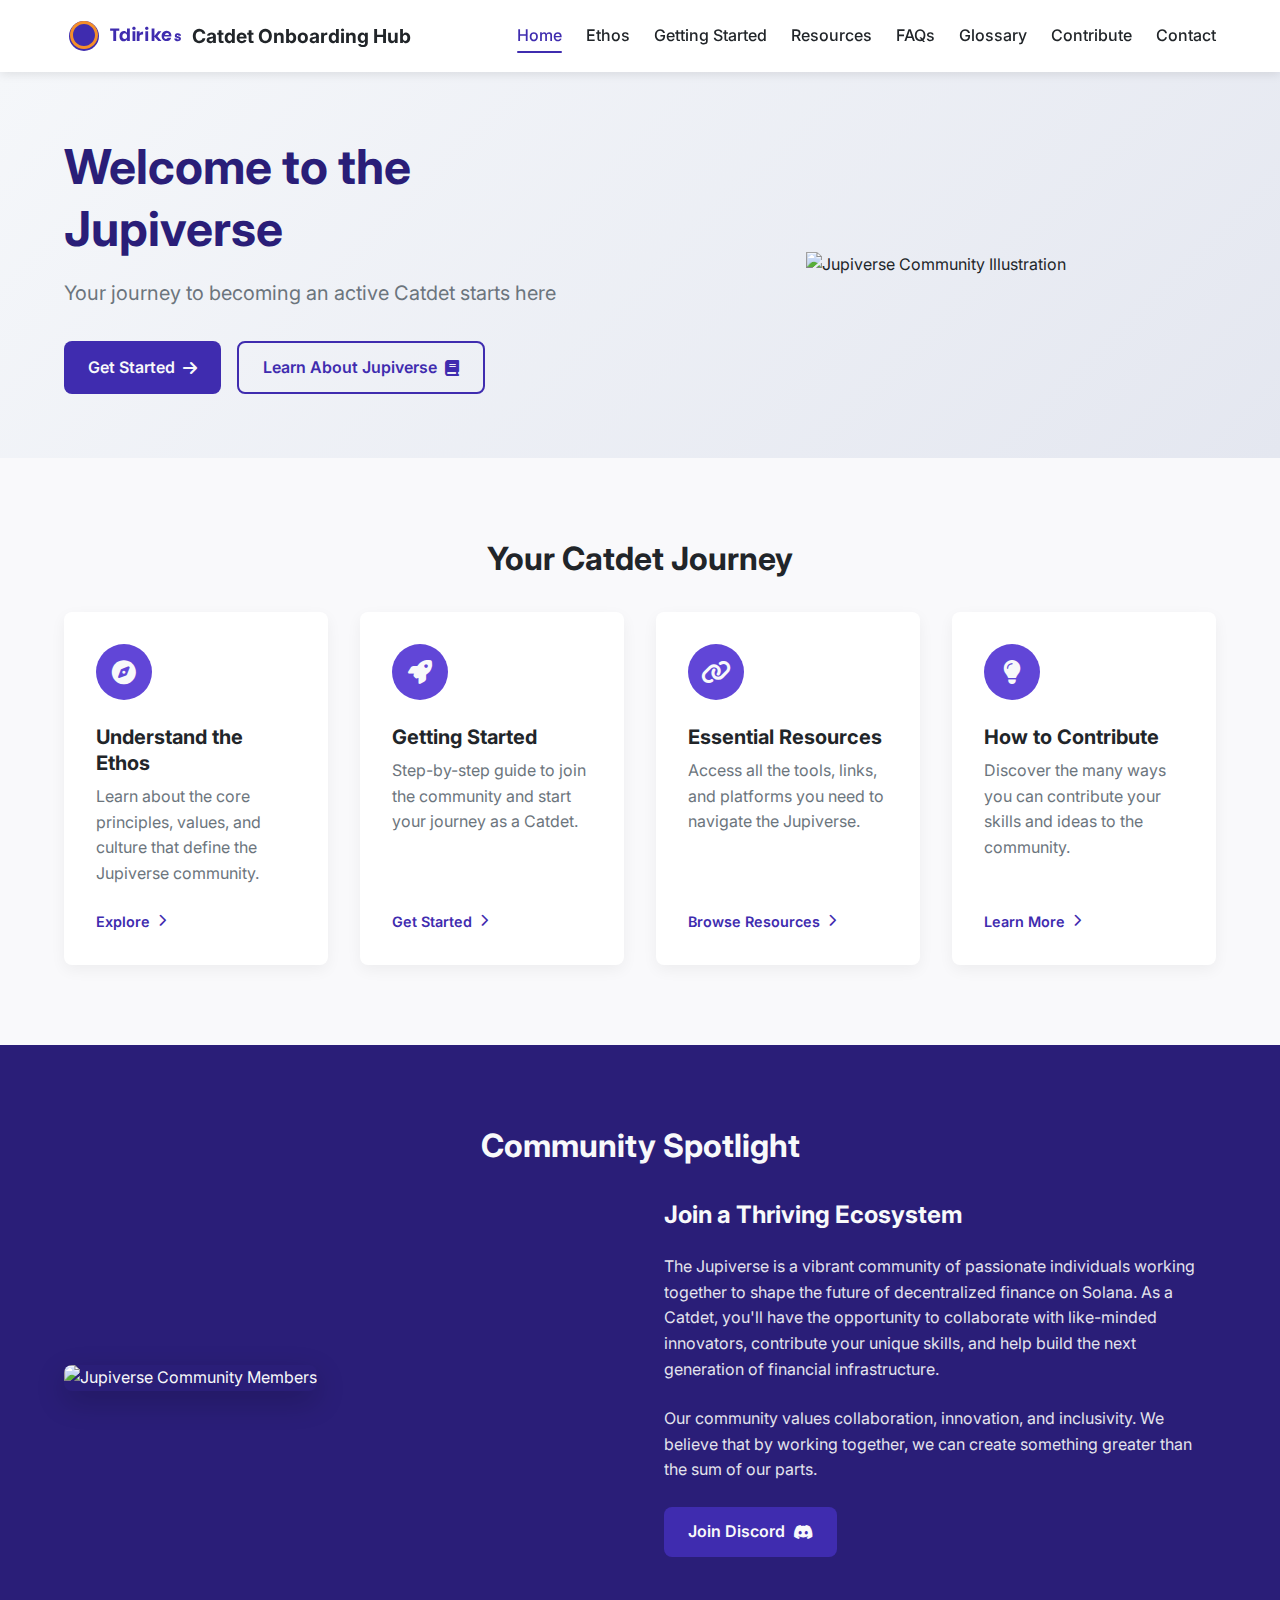
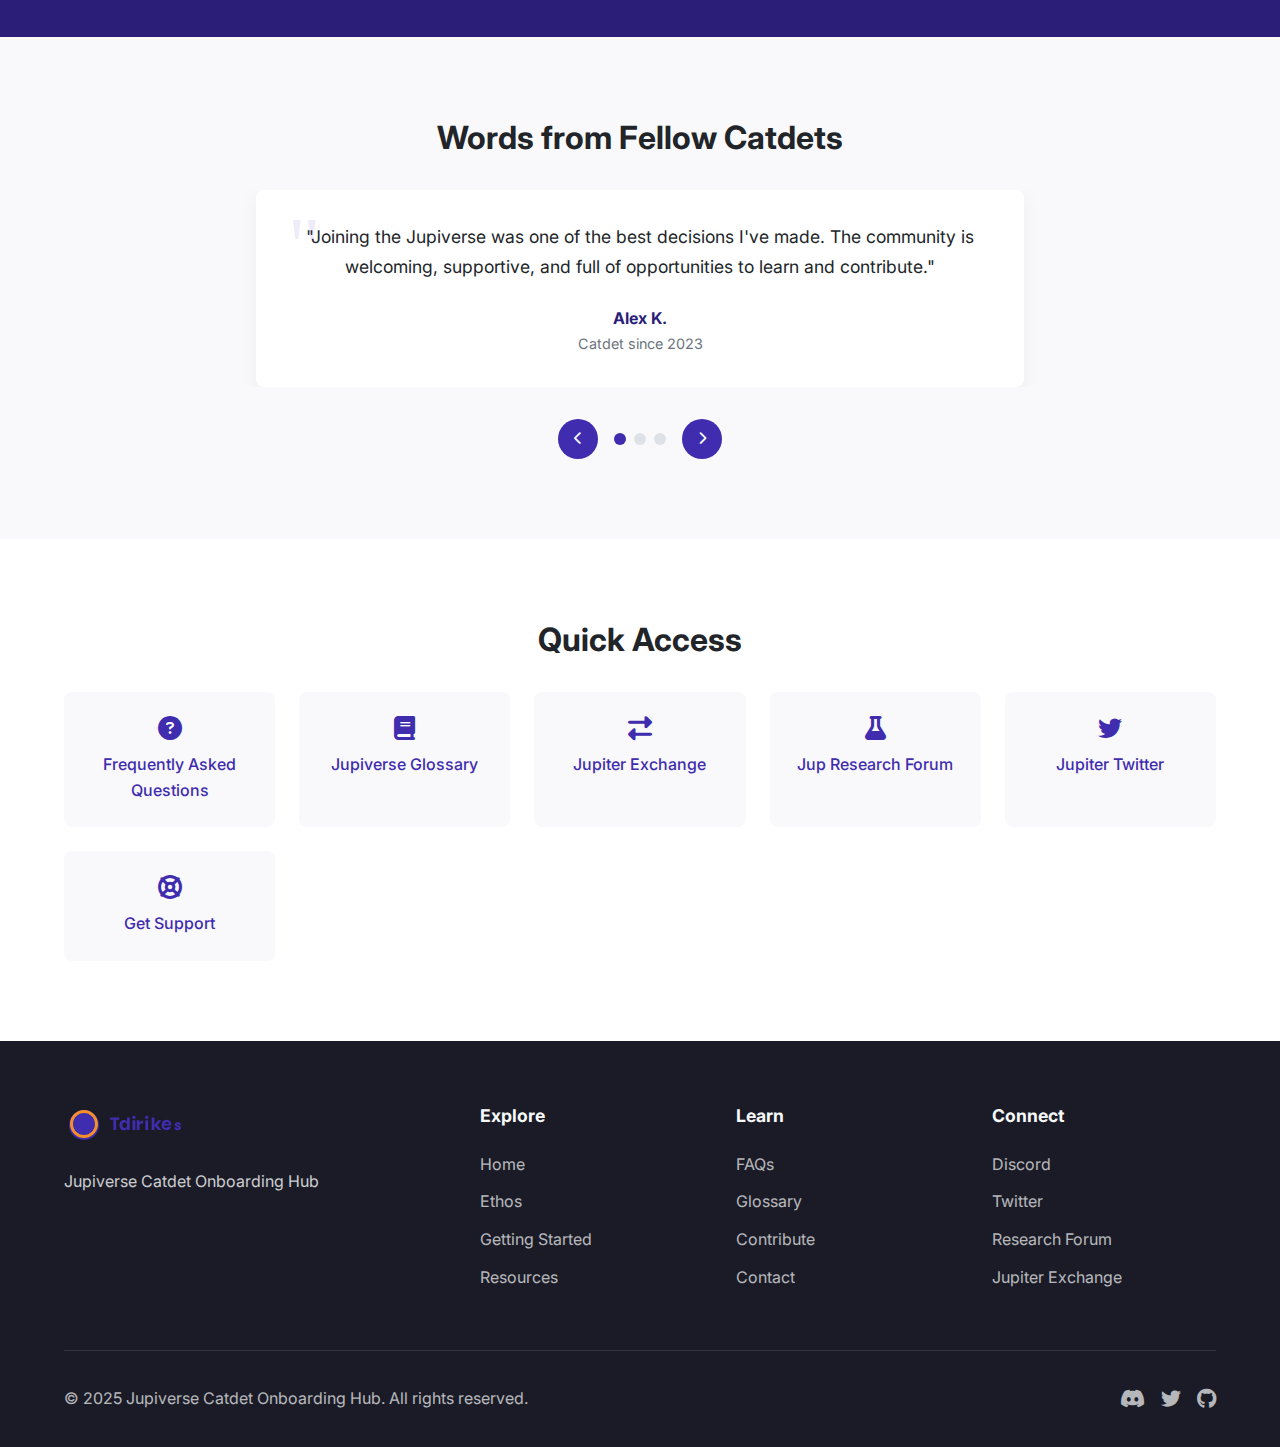
==== index.html @ af23ca6e "Initial commit of Jupiverse Catdet Onboarding Hub" ====
<!DOCTYPE html>
<html lang="en">
<head>
    <meta charset="UTF-8">
    <meta name="viewport" content="width=device-width, initial-scale=1.0">
    <title>Jupiverse Catdet Onboarding Hub</title>
    <meta name="description" content="Your gateway to becoming an active member of the Jupiverse community">
    <link rel="stylesheet" href="css/styles.css">
    <link rel="stylesheet" href="https://cdnjs.cloudflare.com/ajax/libs/font-awesome/6.4.0/css/all.min.css">
    <link rel="preconnect" href="https://fonts.googleapis.com">
    <link rel="preconnect" href="https://fonts.gstatic.com" crossorigin>
    <link href="https://fonts.googleapis.com/css2?family=Inter:wght@300;400;500;600;700&display=swap" rel="stylesheet">
</head>
<body>
    <header>
        <div class="container">
            <div class="logo">
                <a href="index.html">
                    <img src="images/jupiverse-logo.svg" alt="Jupiverse Logo">
                    <span>Catdet Onboarding Hub</span>
                </a>
            </div>
            <nav>
                <button class="mobile-menu-btn" aria-label="Toggle navigation menu">
                    <span></span>
                    <span></span>
                    <span></span>
                </button>
                <ul class="nav-menu">
                    <li><a href="index.html" class="active">Home</a></li>
                    <li><a href="ethos.html">Ethos</a></li>
                    <li><a href="getting-started.html">Getting Started</a></li>
                    <li><a href="resources.html">Resources</a></li>
                    <li><a href="faqs.html">FAQs</a></li>
                    <li><a href="glossary.html">Glossary</a></li>
                    <li><a href="contribute.html">Contribute</a></li>
                    <li><a href="contact.html">Contact</a></li>
                </ul>
            </nav>
        </div>
    </header>

    <section class="hero">
        <div class="container">
            <div class="hero-content">
                <h1>Welcome to the Jupiverse</h1>
                <p class="subtitle">Your journey to becoming an active Catdet starts here</p>
                <div class="cta-buttons">
                    <a href="getting-started.html" class="btn primary-btn">Get Started <i class="fas fa-arrow-right"></i></a>
                    <a href="ethos.html" class="btn secondary-btn">Learn About Jupiverse <i class="fas fa-book"></i></a>
                </div>
            </div>
            <div class="hero-image">
                <img src="images/hero-illustration.svg" alt="Jupiverse Community Illustration">
            </div>
        </div>
    </section>

    <section class="key-sections">
        <div class="container">
            <h2>Your Catdet Journey</h2>
            <div class="sections-grid">
                <div class="section-card">
                    <div class="icon">
                        <i class="fas fa-compass"></i>
                    </div>
                    <h3>Understand the Ethos</h3>
                    <p>Learn about the core principles, values, and culture that define the Jupiverse community.</p>
                    <a href="ethos.html" class="card-link">Explore <i class="fas fa-chevron-right"></i></a>
                </div>
                <div class="section-card">
                    <div class="icon">
                        <i class="fas fa-rocket"></i>
                    </div>
                    <h3>Getting Started</h3>
                    <p>Step-by-step guide to join the community and start your journey as a Catdet.</p>
                    <a href="getting-started.html" class="card-link">Get Started <i class="fas fa-chevron-right"></i></a>
                </div>
                <div class="section-card">
                    <div class="icon">
                        <i class="fas fa-link"></i>
                    </div>
                    <h3>Essential Resources</h3>
                    <p>Access all the tools, links, and platforms you need to navigate the Jupiverse.</p>
                    <a href="resources.html" class="card-link">Browse Resources <i class="fas fa-chevron-right"></i></a>
                </div>
                <div class="section-card">
                    <div class="icon">
                        <i class="fas fa-lightbulb"></i>
                    </div>
                    <h3>How to Contribute</h3>
                    <p>Discover the many ways you can contribute your skills and ideas to the community.</p>
                    <a href="contribute.html" class="card-link">Learn More <i class="fas fa-chevron-right"></i></a>
                </div>
            </div>
        </div>
    </section>

    <section class="community-spotlight">
        <div class="container">
            <h2>Community Spotlight</h2>
            <div class="spotlight-content">
                <div class="spotlight-image">
                    <img src="images/community-spotlight.jpg" alt="Jupiverse Community Members">
                </div>
                <div class="spotlight-text">
                    <h3>Join a Thriving Ecosystem</h3>
                    <p>The Jupiverse is a vibrant community of passionate individuals working together to shape the future of decentralized finance on Solana. As a Catdet, you'll have the opportunity to collaborate with like-minded innovators, contribute your unique skills, and help build the next generation of financial infrastructure.</p>
                    <p>Our community values collaboration, innovation, and inclusivity. We believe that by working together, we can create something greater than the sum of our parts.</p>
                    <a href="https://discord.gg/jup" class="btn primary-btn" target="_blank" rel="noopener noreferrer">Join Discord <i class="fab fa-discord"></i></a>
                </div>
            </div>
        </div>
    </section>

    <section class="testimonials">
        <div class="container">
            <h2>Words from Fellow Catdets</h2>
            <div class="testimonial-slider">
                <div class="testimonial-slide">
                    <div class="testimonial-content">
                        <p>"Joining the Jupiverse was one of the best decisions I've made. The community is welcoming, supportive, and full of opportunities to learn and contribute."</p>
                        <div class="testimonial-author">
                            <span class="name">Alex K.</span>
                            <span class="role">Catdet since 2023</span>
                        </div>
                    </div>
                </div>
                <div class="testimonial-slide">
                    <div class="testimonial-content">
                        <p>"As a newcomer to Solana, I was amazed by how helpful and patient everyone in the Jupiverse was. The onboarding process was smooth, and I quickly found my place in the community."</p>
                        <div class="testimonial-author">
                            <span class="name">Maria J.</span>
                            <span class="role">Catdet since 2024</span>
                        </div>
                    </div>
                </div>
                <div class="testimonial-slide">
                    <div class="testimonial-content">
                        <p>"The Jupiverse is more than just a DAO - it's a community of passionate individuals working together to build something revolutionary. I'm proud to be a part of it."</p>
                        <div class="testimonial-author">
                            <span class="name">David L.</span>
                            <span class="role">Catdet since 2022</span>
                        </div>
                    </div>
                </div>
            </div>
            <div class="testimonial-controls">
                <button class="prev-btn" aria-label="Previous testimonial"><i class="fas fa-chevron-left"></i></button>
                <div class="testimonial-dots">
                    <span class="dot active"></span>
                    <span class="dot"></span>
                    <span class="dot"></span>
                </div>
                <button class="next-btn" aria-label="Next testimonial"><i class="fas fa-chevron-right"></i></button>
            </div>
        </div>
    </section>

    <section class="quick-links">
        <div class="container">
            <h2>Quick Access</h2>
            <div class="links-grid">
                <a href="faqs.html" class="quick-link">
                    <i class="fas fa-question-circle"></i>
                    <span>Frequently Asked Questions</span>
                </a>
                <a href="glossary.html" class="quick-link">
                    <i class="fas fa-book"></i>
                    <span>Jupiverse Glossary</span>
                </a>
                <a href="https://jup.ag" class="quick-link" target="_blank" rel="noopener noreferrer">
                    <i class="fas fa-exchange-alt"></i>
                    <span>Jupiter Exchange</span>
                </a>
                <a href="https://research.jup.ag" class="quick-link" target="_blank" rel="noopener noreferrer">
                    <i class="fas fa-flask"></i>
                    <span>Jup Research Forum</span>
                </a>
                <a href="https://twitter.com/JupiterExchange" class="quick-link" target="_blank" rel="noopener noreferrer">
                    <i class="fab fa-twitter"></i>
                    <span>Jupiter Twitter</span>
                </a>
                <a href="contact.html" class="quick-link">
                    <i class="fas fa-life-ring"></i>
                    <span>Get Support</span>
                </a>
            </div>
        </div>
    </section>

    <footer>
        <div class="container">
            <div class="footer-content">
                <div class="footer-logo">
                    <img src="images/jupiverse-logo.svg" alt="Jupiverse Logo">
                    <p>Jupiverse Catdet Onboarding Hub</p>
                </div>
                <div class="footer-links">
                    <div class="footer-column">
                        <h4>Explore</h4>
                        <ul>
                            <li><a href="index.html">Home</a></li>
                            <li><a href="ethos.html">Ethos</a></li>
                            <li><a href="getting-started.html">Getting Started</a></li>
                            <li><a href="resources.html">Resources</a></li>
                        </ul>
                    </div>
                    <div class="footer-column">
                        <h4>Learn</h4>
                        <ul>
                            <li><a href="faqs.html">FAQs</a></li>
                            <li><a href="glossary.html">Glossary</a></li>
                            <li><a href="contribute.html">Contribute</a></li>
                            <li><a href="contact.html">Contact</a></li>
                        </ul>
                    </div>
                    <div class="footer-column">
                        <h4>Connect</h4>
                        <ul>
                            <li><a href="https://discord.gg/jup" target="_blank" rel="noopener noreferrer">Discord</a></li>
                            <li><a href="https://twitter.com/JupiterExchange" target="_blank" rel="noopener noreferrer">Twitter</a></li>
                            <li><a href="https://research.jup.ag" target="_blank" rel="noopener noreferrer">Research Forum</a></li>
                            <li><a href="https://jup.ag" target="_blank" rel="noopener noreferrer">Jupiter Exchange</a></li>
                        </ul>
                    </div>
                </div>
            </div>
            <div class="footer-bottom">
                <p>&copy; 2025 Jupiverse Catdet Onboarding Hub. All rights reserved.</p>
                <div class="social-icons">
                    <a href="https://discord.gg/jup" target="_blank" rel="noopener noreferrer" aria-label="Join Discord"><i class="fab fa-discord"></i></a>
                    <a href="https://twitter.com/JupiterExchange" target="_blank" rel="noopener noreferrer" aria-label="Follow on Twitter"><i class="fab fa-twitter"></i></a>
                    <a href="https://github.com/yourusername/jupiverse-catdet-hub" target="_blank" rel="noopener noreferrer" aria-label="View project on GitHub"><i class="fab fa-github"></i></a>
                </div>
            </div>
        </div>
    </footer>

    <script src="js/main.js"></script>
</body>
</html>
---- css/styles.css ----
/* Base Styles */
:root {
    --primary-color: #3F2CAF;
    --primary-dark: #2A1E78;
    --primary-light: #6146D7;
    --secondary-color: #F58F29;
    --secondary-dark: #C96E13;
    --secondary-light: #FFB05C;
    --bg-light: #F9F9FB;
    --bg-dark: #1A1B26;
    --text-light: #F8F9FA;
    --text-dark: #212529;
    --text-gray: #6C757D;
    --border-color: #DEE2E6;
    --success-color: #28A745;
    --warning-color: #FFC107;
    --error-color: #DC3545;
    --info-color: #17A2B8;
}

* {
    margin: 0;
    padding: 0;
    box-sizing: border-box;
}

html {
    scroll-behavior: smooth;
}

body {
    font-family: 'Inter', -apple-system, BlinkMacSystemFont, 'Segoe UI', Roboto, Oxygen, Ubuntu, Cantarell, 'Open Sans', 'Helvetica Neue', sans-serif;
    line-height: 1.6;
    color: var(--text-dark);
    background-color: var(--bg-light);
}

.container {
    width: 100%;
    max-width: 1200px;
    margin: 0 auto;
    padding: 0 1.5rem;
}

a {
    text-decoration: none;
    color: var(--primary-color);
    transition: color 0.3s ease;
}

a:hover {
    color: var(--primary-dark);
}

ul {
    list-style: none;
}

img {
    max-width: 100%;
    height: auto;
}

h1, h2, h3, h4, h5, h6 {
    font-weight: 700;
    line-height: 1.3;
    margin-bottom: 1rem;
}

h1 {
    font-size: 2.5rem;
}

h2 {
    font-size: 2rem;
    text-align: center;
    margin-bottom: 2rem;
}

h3 {
    font-size: 1.5rem;
}

p {
    margin-bottom: 1rem;
}

.btn {
    display: inline-flex;
    align-items: center;
    justify-content: center;
    padding: 0.75rem 1.5rem;
    border-radius: 0.5rem;
    font-weight: 600;
    text-align: center;
    cursor: pointer;
    transition: all 0.3s ease;
    gap: 0.5rem;
}

.primary-btn {
    background-color: var(--primary-color);
    color: var(--text-light);
    border: none;
}

.primary-btn:hover {
    background-color: var(--primary-dark);
    color: var(--text-light);
}

.secondary-btn {
    background-color: transparent;
    color: var(--primary-color);
    border: 2px solid var(--primary-color);
}

.secondary-btn:hover {
    background-color: var(--primary-color);
    color: var(--text-light);
}

/* Header Styles */
header {
    background-color: #fff;
    box-shadow: 0 2px 10px rgba(0, 0, 0, 0.1);
    position: sticky;
    top: 0;
    z-index: 100;
}

header .container {
    display: flex;
    justify-content: space-between;
    align-items: center;
    padding: 1rem 1.5rem;
}

.logo a {
    display: flex;
    align-items: center;
    gap: 0.5rem;
    color: var(--text-dark);
}

.logo img {
    height: 2.5rem;
}

.logo span {
    font-weight: 700;
    font-size: 1.2rem;
}

.nav-menu {
    display: flex;
    gap: 1.5rem;
}

.nav-menu a {
    color: var(--text-dark);
    font-weight: 500;
    position: relative;
}

.nav-menu a:hover,
.nav-menu a.active {
    color: var(--primary-color);
}

.nav-menu a.active::after {
    content: '';
    position: absolute;
    bottom: -0.5rem;
    left: 0;
    width: 100%;
    height: 2px;
    background-color: var(--primary-color);
    border-radius: 1px;
}

.mobile-menu-btn {
    display: none;
    background: none;
    border: none;
    cursor: pointer;
    flex-direction: column;
    gap: 0.3rem;
}

.mobile-menu-btn span {
    display: block;
    width: 1.8rem;
    height: 0.2rem;
    background-color: var(--text-dark);
    border-radius: 1px;
    transition: all 0.3s ease;
}

/* Hero Section */
.hero {
    padding: 4rem 0;
    background: linear-gradient(135deg, #f5f7fa 0%, #e4e7f0 100%);
}

.hero .container {
    display: grid;
    grid-template-columns: 1fr 1fr;
    gap: 2rem;
    align-items: center;
}

.hero-content {
    max-width: 550px;
}

.hero h1 {
    font-size: 3rem;
    margin-bottom: 1rem;
    color: var(--primary-dark);
}

.hero .subtitle {
    font-size: 1.25rem;
    color: var(--text-gray);
    margin-bottom: 2rem;
}

.cta-buttons {
    display: flex;
    gap: 1rem;
    flex-wrap: wrap;
}

.hero-image {
    display: flex;
    justify-content: center;
}

.hero-image img {
    max-width: 100%;
    max-height: 400px;
}

/* Key Sections */
.key-sections {
    padding: 5rem 0;
}

.sections-grid {
    display: grid;
    grid-template-columns: repeat(auto-fit, minmax(250px, 1fr));
    gap: 2rem;
}

.section-card {
    background-color: #fff;
    border-radius: 0.5rem;
    box-shadow: 0 5px 15px rgba(0, 0, 0, 0.05);
    padding: 2rem;
    transition: transform 0.3s ease, box-shadow 0.3s ease;
    display: flex;
    flex-direction: column;
}

.section-card:hover {
    transform: translateY(-5px);
    box-shadow: 0 8px 20px rgba(0, 0, 0, 0.1);
}

.section-card .icon {
    width: 3.5rem;
    height: 3.5rem;
    background-color: var(--primary-light);
    color: var(--text-light);
    border-radius: 50%;
    display: flex;
    align-items: center;
    justify-content: center;
    margin-bottom: 1.5rem;
    font-size: 1.5rem;
}

.section-card h3 {
    font-size: 1.25rem;
    margin-bottom: 0.5rem;
}

.section-card p {
    color: var(--text-gray);
    margin-bottom: 1.5rem;
    flex-grow: 1;
}

.card-link {
    display: flex;
    align-items: center;
    gap: 0.5rem;
    font-weight: 600;
    font-size: 0.9rem;
    color: var(--primary-color);
}

.card-link i {
    font-size: 0.8rem;
    transition: transform 0.3s ease;
}

.card-link:hover i {
    transform: translateX(3px);
}

/* Community Spotlight */
.community-spotlight {
    padding: 5rem 0;
    background-color: var(--primary-dark);
    color: var(--text-light);
}

.community-spotlight h2 {
    color: var(--text-light);
}

.spotlight-content {
    display: grid;
    grid-template-columns: 1fr 1fr;
    gap: 3rem;
    align-items: center;
}

.spotlight-image img {
    border-radius: 0.5rem;
    box-shadow: 0 10px 30px rgba(0, 0, 0, 0.2);
}

.spotlight-text h3 {
    color: var(--text-light);
    margin-bottom: 1.5rem;
}

.spotlight-text p {
    margin-bottom: 1.5rem;
    opacity: 0.9;
}

/* Testimonials */
.testimonials {
    padding: 5rem 0;
    background-color: var(--bg-light);
}

.testimonial-slider {
    position: relative;
    max-width: 800px;
    margin: 0 auto;
    overflow: hidden;
}

.testimonial-slide {
    padding: 0 1rem;
}

.testimonial-content {
    background-color: #fff;
    border-radius: 0.5rem;
    box-shadow: 0 5px 20px rgba(0, 0, 0, 0.05);
    padding: 2rem;
    position: relative;
    text-align: center;
}

.testimonial-content::before {
    content: '"';
    position: absolute;
    top: 1rem;
    left: 2rem;
    font-size: 5rem;
    line-height: 1;
    font-family: Georgia, serif;
    color: var(--primary-light);
    opacity: 0.1;
}

.testimonial-content p {
    font-size: 1.1rem;
    line-height: 1.7;
    margin-bottom: 1.5rem;
}

.testimonial-author {
    display: flex;
    flex-direction: column;
    align-items: center;
}

.testimonial-author .name {
    font-weight: 700;
    color: var(--primary-dark);
}

.testimonial-author .role {
    font-size: 0.9rem;
    color: var(--text-gray);
}

.testimonial-controls {
    display: flex;
    justify-content: center;
    align-items: center;
    margin-top: 2rem;
    gap: 1rem;
}

.prev-btn, 
.next-btn {
    width: 2.5rem;
    height: 2.5rem;
    border-radius: 50%;
    border: none;
    background-color: var(--primary-color);
    color: var(--text-light);
    display: flex;
    align-items: center;
    justify-content: center;
    cursor: pointer;
    transition: background-color 0.3s ease;
}

.prev-btn:hover, 
.next-btn:hover {
    background-color: var(--primary-dark);
}

.testimonial-dots {
    display: flex;
    gap: 0.5rem;
}

.dot {
    width: 0.75rem;
    height: 0.75rem;
    border-radius: 50%;
    background-color: var(--border-color);
    cursor: pointer;
    transition: background-color 0.3s ease;
}

.dot.active {
    background-color: var(--primary-color);
}

/* Quick Links */
.quick-links {
    padding: 5rem 0;
    background-color: #fff;
}

.links-grid {
    display: grid;
    grid-template-columns: repeat(auto-fit, minmax(200px, 1fr));
    gap: 1.5rem;
}

.quick-link {
    display: flex;
    flex-direction: column;
    align-items: center;
    text-align: center;
    padding: 1.5rem;
    background-color: var(--bg-light);
    border-radius: 0.5rem;
    transition: transform 0.3s ease, box-shadow 0.3s ease;
    gap: 0.75rem;
}

.quick-link i {
    font-size: 1.5rem;
    color: var(--primary-color);
}

.quick-link span {
    font-weight: 500;
}

.quick-link:hover {
    transform: translateY(-5px);
    box-shadow: 0 5px 15px rgba(0, 0, 0, 0.05);
}

/* Footer */
footer {
    background-color: var(--bg-dark);
    color: var(--text-light);
    padding-top: 4rem;
}

.footer-content {
    display: grid;
    grid-template-columns: 1fr 2fr;
    gap: 3rem;
    padding-bottom: 3rem;
    border-bottom: 1px solid rgba(255, 255, 255, 0.1);
}

.footer-logo img {
    height: 2.5rem;
    margin-bottom: 1rem;
}

.footer-logo p {
    opacity: 0.8;
}

.footer-links {
    display: grid;
    grid-template-columns: repeat(3, 1fr);
    gap: 2rem;
}

.footer-column h4 {
    font-size: 1.1rem;
    margin-bottom: 1.5rem;
    color: var(--text-light);
}

.footer-column ul li {
    margin-bottom: 0.75rem;
}

.footer-column a {
    color: var(--text-light);
    opacity: 0.7;
    transition: opacity 0.3s ease;
}

.footer-column a:hover {
    opacity: 1;
}

.footer-bottom {
    padding: 2rem 0;
    display: flex;
    justify-content: space-between;
    align-items: center;
}

.footer-bottom p {
    opacity: 0.7;
    margin-bottom: 0;
}

.social-icons {
    display: flex;
    gap: 1rem;
}

.social-icons a {
    color: var(--text-light);
    font-size: 1.25rem;
    opacity: 0.7;
    transition: opacity 0.3s ease;
}

.social-icons a:hover {
    opacity: 1;
}

/* Responsive Styles */
@media screen and (max-width: 992px) {
    h1 {
        font-size: 2.25rem;
    }
    
    h2 {
        font-size: 1.75rem;
    }
    
    .hero .container {
        grid-template-columns: 1fr;
    }
    
    .hero-content {
        max-width: 100%;
        text-align: center;
    }
    
    .cta-buttons {
        justify-content: center;
    }
    
    .spotlight-content {
        grid-template-columns: 1fr;
        gap: 2rem;
    }
    
    .spotlight-image {
        order: 1;
    }
    
    .spotlight-text {
        order: 2;
    }
    
    .footer-content {
        grid-template-columns: 1fr;
        gap: 2rem;
    }
    
    .footer-logo {
        text-align: center;
    }
}

@media screen and (max-width: 768px) {
    header .container {
        flex-wrap: wrap;
    }
    
    .mobile-menu-btn {
        display: flex;
    }
    
    .nav-menu {
        flex-direction: column;
        align-items: center;
        width: 100%;
        max-height: 0;
        overflow: hidden;
        transition: max-height 0.3s ease;
        padding: 0;
        margin: 0;
    }
    
    .nav-menu.active {
        max-height: 500px;
        padding-top: 1rem;
    }
    
    .nav-menu li {
        width: 100%;
        text-align: center;
    }
    
    .nav-menu a {
        display: block;
        padding: 0.75rem 0;
    }
    
    .footer-links {
        grid-template-columns: 1fr;
        gap: 2rem;
    }
    
    .footer-bottom {
        flex-direction: column;
        gap: 1rem;
        text-align: center;
    }
}

@media screen and (max-width: 576px) {
    h1 {
        font-size: 2rem;
    }
    
    h2 {
        font-size: 1.5rem;
    }
    
    .hero {
        padding: 3rem 0;
    }
    
    .sections-grid,
    .links-grid {
        grid-template-columns: 1fr;
    }
    
    .testimonial-content {
        padding: 1.5rem;
    }
    
    .testimonial-content p {
        font-size: 1rem;
    }
    
    .cta-buttons {
        flex-direction: column;
        gap: 1rem;
    }
    
    .cta-buttons .btn {
        width: 100%;
    }
}
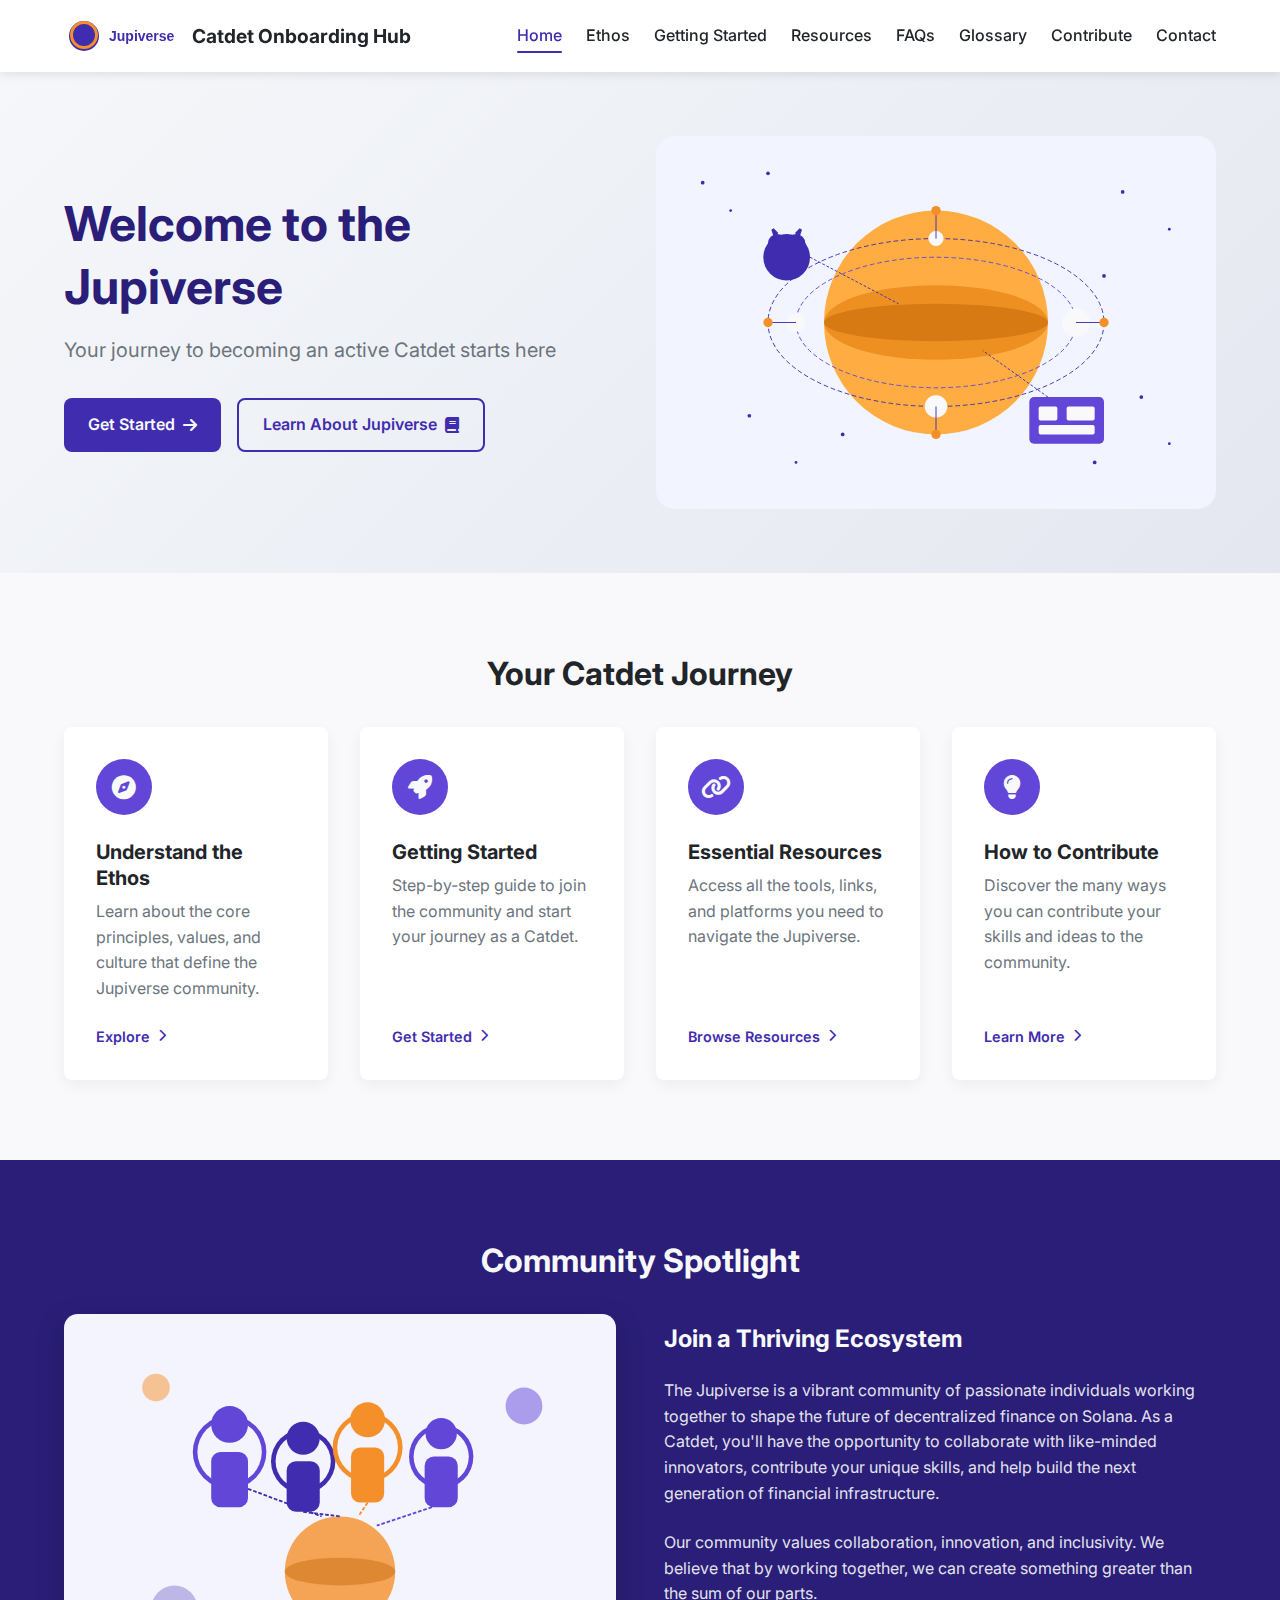
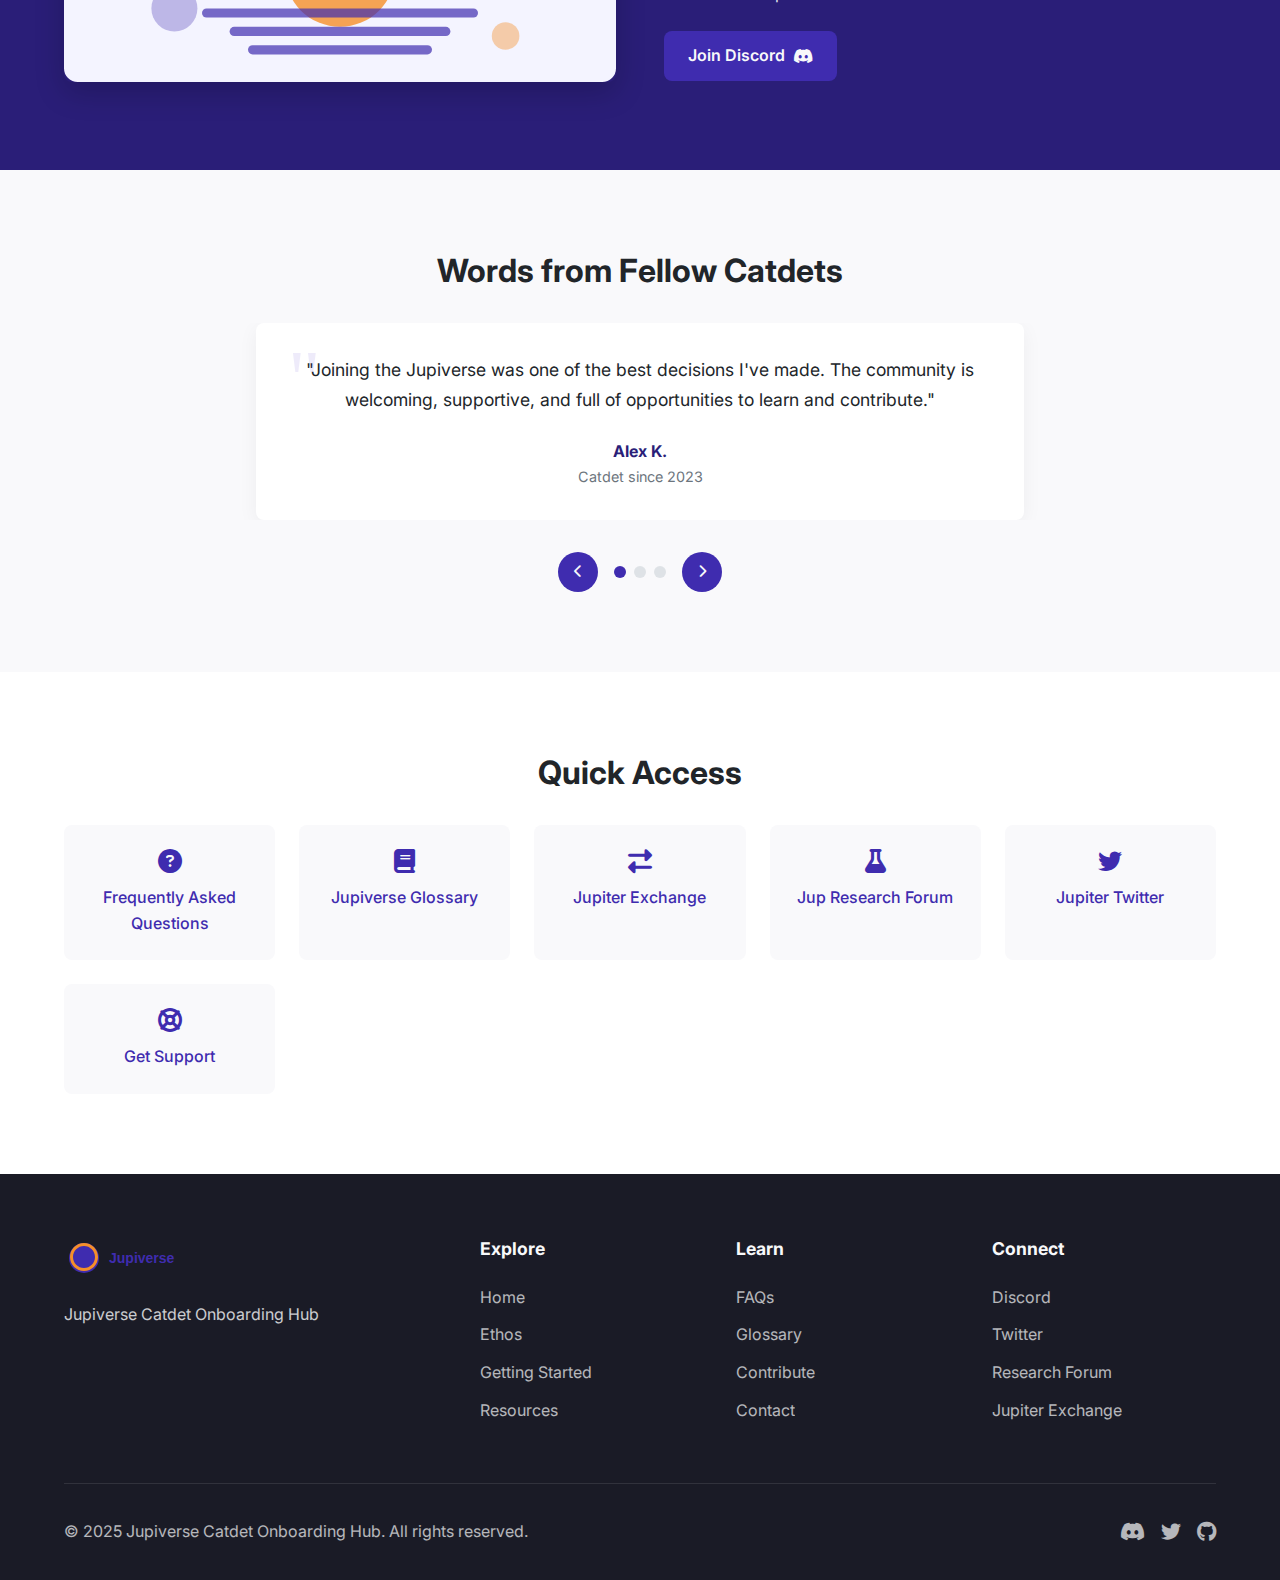
==== commit 326a0739: "Fix image display issues and logo text rendering" ====
--- a/index.html
+++ b/index.html
@@ -101,7 +101,7 @@
             <h2>Community Spotlight</h2>
             <div class="spotlight-content">
                 <div class="spotlight-image">
-                    <img src="images/community-spotlight.jpg" alt="Jupiverse Community Members">
+                    <img src="images/community-spotlight.svg" alt="Jupiverse Community Members">
                 </div>
                 <div class="spotlight-text">
                     <h3>Join a Thriving Ecosystem</h3>
--- a/css/styles.css
+++ b/css/styles.css
@@ -1,4 +1,37 @@
 /* Base Styles */
+
+/* Progress bar styles */
+.progress-bar {
+    width: 100%;
+    height: 10px;
+    background-color: var(--border-color);
+    border-radius: 5px;
+    margin: 15px 0;
+    overflow: hidden;
+}
+
+.progress {
+    height: 100%;
+    background-color: var(--primary-color);
+    border-radius: 5px;
+    transition: width 0.3s ease;
+}
+
+.progress-25 {
+    width: 25%;
+}
+
+.progress-50 {
+    width: 50%;
+}
+
+.progress-75 {
+    width: 75%;
+}
+
+.progress-100 {
+    width: 100%;
+}
 :root {
     --primary-color: #3F2CAF;
     --primary-dark: #2A1E78;
